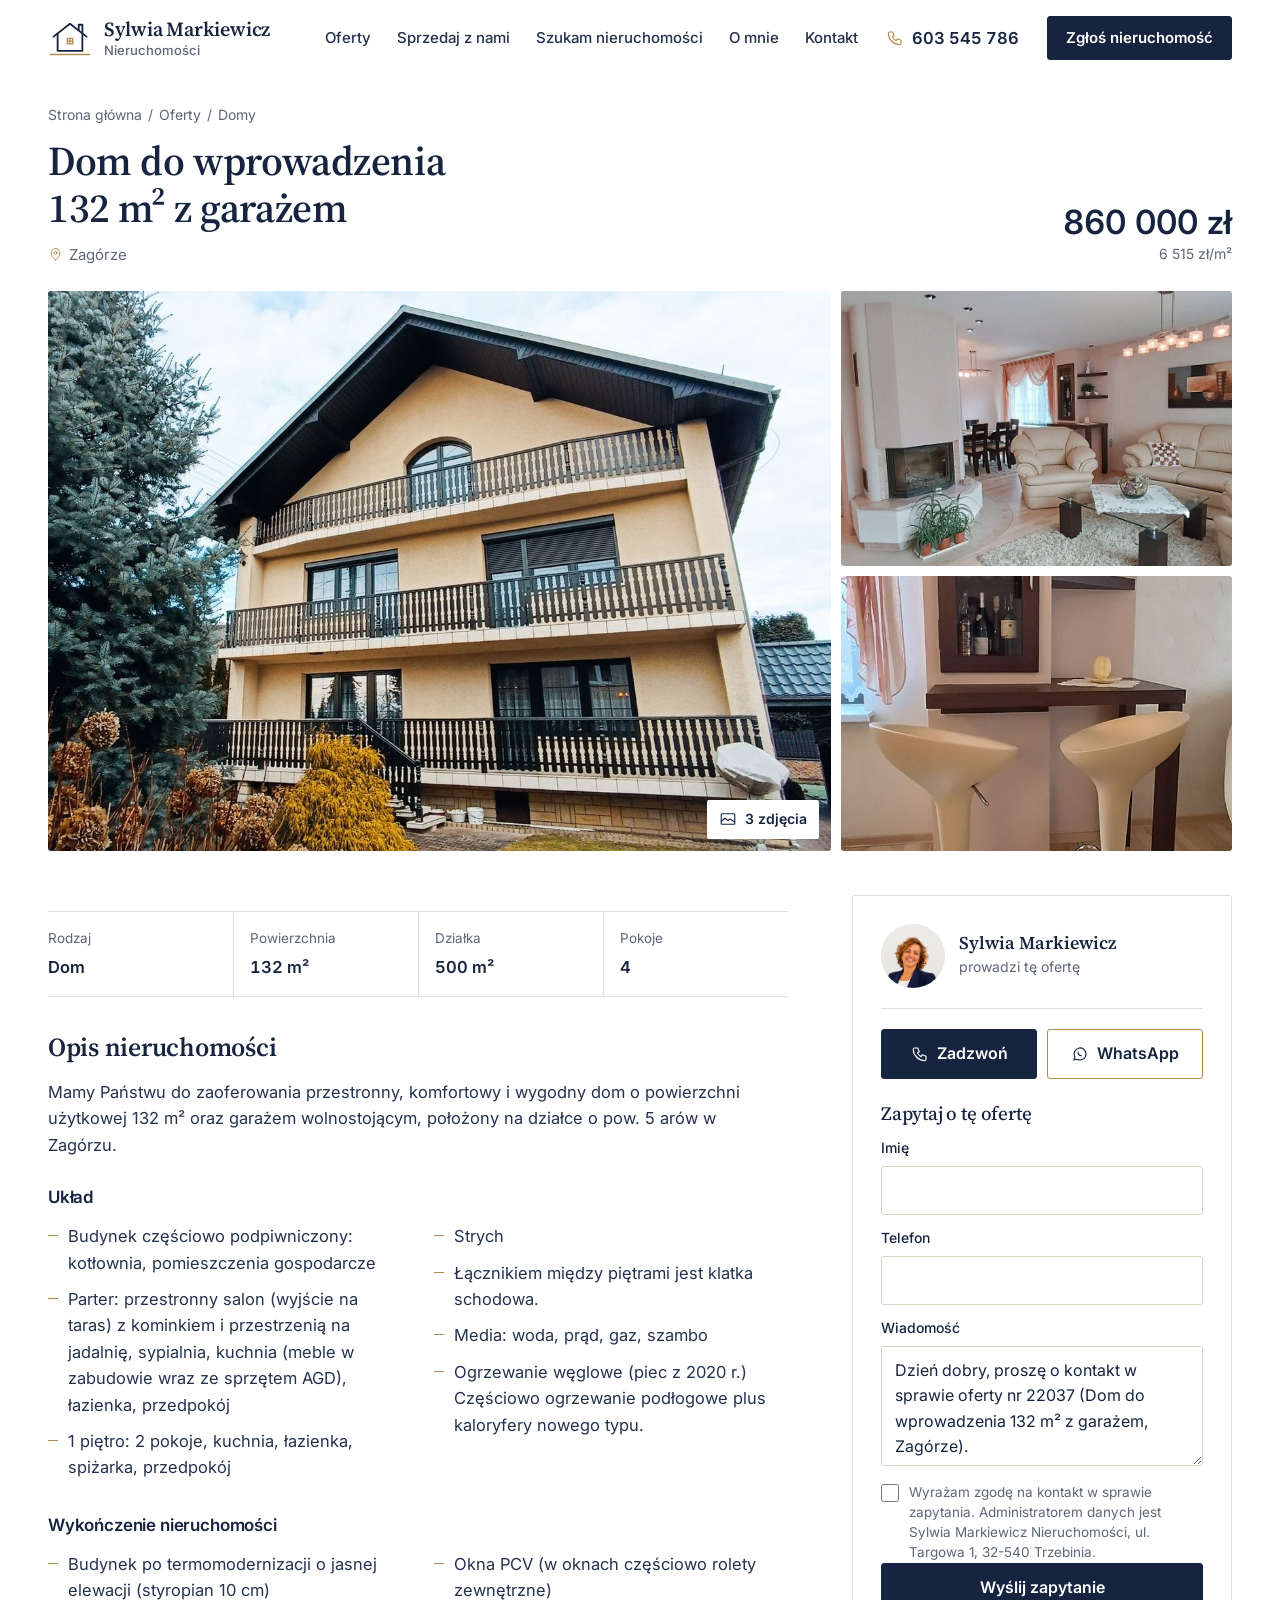
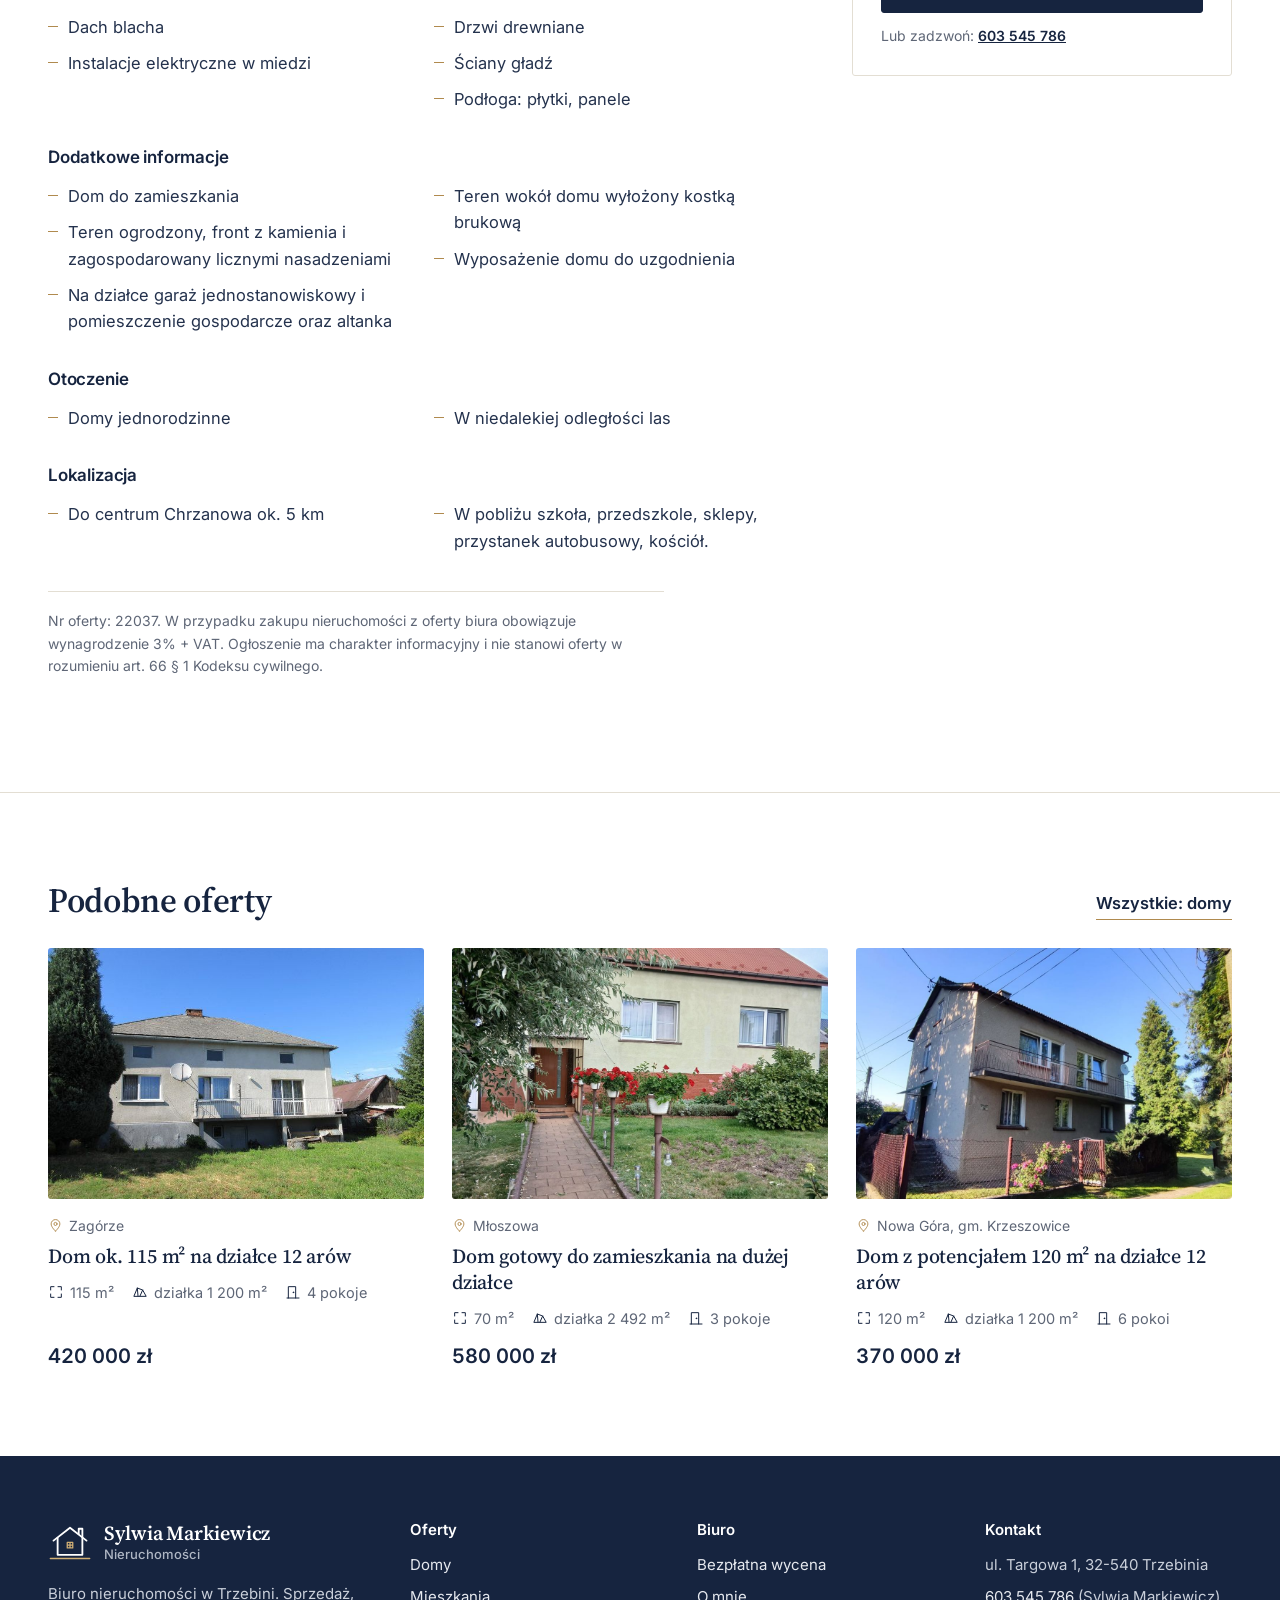
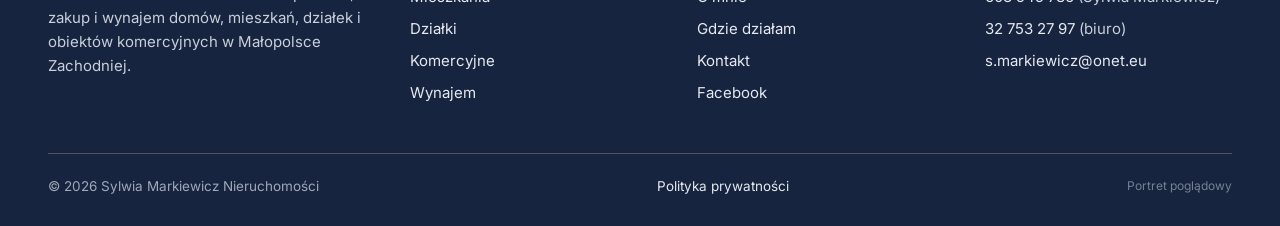
==== oferta.html @ 51ad555e "Wizualizacja robocza strony Sylwia Markiewicz Nieruchomości (strona główna, oferty, karta oferty)" ====
<!doctype html>
<html lang="pl">
<head>
<meta charset="utf-8">
<meta name="viewport" content="width=device-width, initial-scale=1, viewport-fit=cover">
<meta name="robots" content="noindex, nofollow">
<title>Dom do wprowadzenia 132 m² z garażem - Zagórze | Sylwia Markiewicz Nieruchomości</title>
<meta name="description" content="Oferta biura Sylwia Markiewicz Nieruchomości, Trzebinia.">
<meta name="theme-color" content="#ffffff">
<link rel="icon" href="data:image/svg+xml,<svg xmlns='http://www.w3.org/2000/svg' viewBox='0 0 48 48' aria-hidden='true' fill='none' stroke-linecap='round' stroke-linejoin='round'><path d='M6 22.5 24 8.5l18 14' stroke='%2316243F' stroke-width='2'/><path d='M33.5 15.3V9.5h4v9' stroke='%2316243F' stroke-width='2'/><path d='M10.5 19.5V38h27V19.5' stroke='%2316243F' stroke-width='2'/><path d='M21 24.5h6v6h-6zM24 24.5v6M21 27.5h6' stroke='%23B08A4E' stroke-width='1.4'/><path d='M2.5 42h43' stroke='%23B08A4E' stroke-width='1.4'/></svg>">
<link rel="preconnect" href="https://fonts.googleapis.com">
<link rel="preconnect" href="https://fonts.gstatic.com" crossorigin>
<link href="https://fonts.googleapis.com/css2?family=Inter:wght@400;500;600&family=Source+Serif+4:ital,opsz,wght@0,8..60,500;0,8..60,600;1,8..60,400&display=swap" rel="stylesheet">
<link rel="stylesheet" href="style.css?v=20261104c">
</head>
<body>
<header class="top">
 <div class="wrap top-in">
  <a class="logo" href="index.html" aria-label="Sylwia Markiewicz Nieruchomości - strona główna"><svg viewBox="0 0 48 48" aria-hidden="true" fill="none" stroke-linecap="round" stroke-linejoin="round"><path d="M6 22.5 24 8.5l18 14" stroke="#16243F" stroke-width="2"/><path d="M33.5 15.3V9.5h4v9" stroke="#16243F" stroke-width="2"/><path d="M10.5 19.5V38h27V19.5" stroke="#16243F" stroke-width="2"/><path d="M21 24.5h6v6h-6zM24 24.5v6M21 27.5h6" stroke="#B08A4E" stroke-width="1.4"/><path d="M2.5 42h43" stroke="#B08A4E" stroke-width="1.4"/></svg><span class="logo-t"><b>Sylwia Markiewicz</b><span>Nieruchomości</span></span></a>
  <nav class="nav" aria-label="Menu główne">
   <a href="oferty.html">Oferty</a>
   <a href="index.html#wycena">Sprzedaj z nami</a>
   <a href="index.html#kontakt-kupno">Szukam nieruchomości</a>
   <a class="opt" href="index.html#o-mnie">O mnie</a>
   <a href="index.html#kontakt">Kontakt</a>
  </nav>
  <a class="top-tel" href="tel:+48603545786"><svg class="ic" viewBox="0 0 24 24" aria-hidden="true"><path d="M5 4h4l2 5-2.5 1.5a11 11 0 0 0 5 5L15 13l5 2v4a2 2 0 0 1-2 2A16 16 0 0 1 3 6a2 2 0 0 1 2-2"/></svg>603 545 786</a>
  <a class="btn btn-p" href="index.html#kontakt-sprzedaz">Zgłoś nieruchomość</a>
  <button class="burger" id="burger" type="button" aria-label="Menu" aria-expanded="false" aria-controls="mnav"><span></span><span></span><span></span></button>
 </div>
</header>
<div class="mnav" id="mnav">
 <a class="ml" href="oferty.html">Oferty</a>
 <a class="ml" href="index.html#wycena">Sprzedaj z nami</a>
 <a class="ml" href="index.html#kontakt-kupno">Szukam nieruchomości</a>
 <a class="ml" href="index.html#o-mnie">O mnie</a>
 <a class="ml" href="index.html#obszar">Gdzie działam</a>
 <a class="ml" href="index.html#kontakt">Kontakt</a>
 <div class="btns">
  <a class="btn btn-p" href="index.html#kontakt-sprzedaz">Zgłoś nieruchomość</a>
  <a class="btn btn-s" href="tel:+48603545786"><svg class="ic" viewBox="0 0 24 24" aria-hidden="true"><path d="M5 4h4l2 5-2.5 1.5a11 11 0 0 0 5 5L15 13l5 2v4a2 2 0 0 1-2 2A16 16 0 0 1 3 6a2 2 0 0 1 2-2"/></svg>603 545 786</a>
 </div>
</div>
<main>
<div class="wrap">
 <div class="of-top">
  <div>
   <p class="crumbs" style="margin:0 0 12px"><a href="index.html">Strona główna</a><span>/</span><a href="oferty.html">Oferty</a><span>/</span><a id="c-kat" href="oferty.html"></a><span class="sr" id="c-t"></span></p>
   <h1 id="of-h1">Dom do wprowadzenia 132 m² z garażem</h1>
   <p class="card-loc" id="of-loc"></p>
  </div>
  <div class="of-price" data-bar-anchor><b id="of-cena"></b><span id="of-m2"></span></div>
 </div>
 <div class="gal" id="gal"></div>
 <div class="of-body">
  <div>
   <dl class="spec" id="spec"></dl>
   <div class="desc" id="opis"></div>
  </div>
  <aside class="aside" id="zapytaj">
   <div class="agent"><img src="img/portret.jpg" alt="" width="64" height="64"><div><b>Sylwia Markiewicz</b><span>prowadzi tę ofertę</span></div></div>
   <div class="row"><a class="btn btn-p" href="tel:+48603545786"><svg class="ic" viewBox="0 0 24 24" aria-hidden="true"><path d="M5 4h4l2 5-2.5 1.5a11 11 0 0 0 5 5L15 13l5 2v4a2 2 0 0 1-2 2A16 16 0 0 1 3 6a2 2 0 0 1 2-2"/></svg>Zadzwoń</a><a class="btn btn-s" href="https://wa.me/48603545786" rel="noopener" target="_blank"><svg class="ic" viewBox="0 0 24 24" aria-hidden="true"><path d="M20 12a8 8 0 0 1-11.8 7L4 20l1.1-4A8 8 0 1 1 20 12z"/><path d="M9.5 9.5c0 2.5 2 4.5 4.5 4.8"/></svg>WhatsApp</a></div>
   <form data-preview novalidate>
    <h3>Zapytaj o tę ofertę</h3>
    <label class="f"><span>Imię</span><input name="imie" autocomplete="given-name"></label>
    <label class="f"><span>Telefon</span><input name="tel" type="tel" autocomplete="tel"></label>
    <label class="f"><span>Wiadomość</span><textarea name="msg" id="q-msg"></textarea></label>
    <label class="zgoda"><input type="checkbox" required><span>Wyrażam zgodę na kontakt w sprawie zapytania. Administratorem danych jest Sylwia Markiewicz Nieruchomości, ul. Targowa 1, 32-540 Trzebinia.</span></label>
    <button class="btn btn-p" type="submit">Wyślij zapytanie</button>
    <p class="form-note">Lub zadzwoń: <a href="tel:+48603545786" style="color:var(--navy);font-weight:600">603 545 786</a></p>
    <p class="ok" tabindex="-1" role="status">Dziękuję, wiadomość przyjęta. To podgląd strony - w wersji docelowej formularz wyśle ją od razu do biura.</p>
   </form>
  </aside>
 </div>
</div>
<section class="similar">
 <div class="wrap">
  <div class="sec-head" style="margin-bottom:28px"><h2 style="margin:0">Podobne oferty</h2><a class="lnk" id="podobne-l" href="oferty.html">Wszystkie</a></div>
  <div class="grid" id="podobne"></div>
 </div>
</section>
</main>
<div class="lb" id="lb" role="dialog" aria-modal="true" aria-label="Galeria zdjęć">
 <img alt="">
 <button class="lb-x" type="button" aria-label="Zamknij"><svg class="ic" viewBox="0 0 24 24" aria-hidden="true"><path d="M6 6l12 12M18 6L6 18"/></svg></button>
 <button class="lb-p" type="button" aria-label="Poprzednie zdjęcie"><svg class="ic" viewBox="0 0 24 24" aria-hidden="true"><path d="M15 5l-7 7 7 7"/></svg></button>
 <button class="lb-n" type="button" aria-label="Następne zdjęcie"><svg class="ic" viewBox="0 0 24 24" aria-hidden="true"><path d="M9 5l7 7-7 7"/></svg></button>
 <p class="lb-c"></p>
</div>
<footer class="foot">
 <div class="wrap">
  <div class="foot-g">
   <div>
    <a class="logo" href="index.html"><svg viewBox="0 0 48 48" aria-hidden="true" fill="none" stroke-linecap="round" stroke-linejoin="round"><path d="M6 22.5 24 8.5l18 14" stroke="#FFFFFF" stroke-width="2"/><path d="M33.5 15.3V9.5h4v9" stroke="#FFFFFF" stroke-width="2"/><path d="M10.5 19.5V38h27V19.5" stroke="#FFFFFF" stroke-width="2"/><path d="M21 24.5h6v6h-6zM24 24.5v6M21 27.5h6" stroke="#CFAE74" stroke-width="1.4"/><path d="M2.5 42h43" stroke="#CFAE74" stroke-width="1.4"/></svg><span class="logo-t"><b>Sylwia Markiewicz</b><span>Nieruchomości</span></span></a>
    <p style="margin-top:18px;max-width:30em">Biuro nieruchomości w Trzebini. Sprzedaż, zakup i wynajem domów, mieszkań, działek i obiektów komercyjnych w Małopolsce Zachodniej.</p>
   </div>
   <div><h4>Oferty</h4><ul>
    <li><a href="oferty.html?kat=dom">Domy</a></li><li><a href="oferty.html?kat=mieszkanie">Mieszkania</a></li>
    <li><a href="oferty.html?kat=dzialka">Działki</a></li><li><a href="oferty.html?kat=komercyjne">Komercyjne</a></li>
    <li><a href="oferty.html?typ=wynajem">Wynajem</a></li></ul></div>
   <div><h4>Biuro</h4><ul>
    <li><a href="index.html#wycena">Bezpłatna wycena</a></li><li><a href="index.html#o-mnie">O mnie</a></li>
    <li><a href="index.html#obszar">Gdzie działam</a></li><li><a href="index.html#kontakt">Kontakt</a></li>
    <li><a href="https://www.facebook.com/NIERUCHOM0SCITRZEBINIA/" rel="noopener" target="_blank">Facebook</a></li></ul></div>
   <div><h4>Kontakt</h4><ul>
    <li>ul. Targowa 1, 32-540 Trzebinia</li>
    <li><a href="tel:+48603545786">603 545 786</a> (Sylwia Markiewicz)</li>
    <li><a href="tel:+48327532797">32 753 27 97</a> (biuro)</li>
    <li><a href="mailto:s.markiewicz@onet.eu">s.markiewicz@onet.eu</a></li></ul></div>
  </div>
  <div class="foot-b">
   <span>© 2026 Sylwia Markiewicz Nieruchomości</span>
   <span><a href="#">Polityka prywatności</a></span>
   <!-- Portret poglądowy (z materiałów klientki); w wersji docelowej prawdziwe zdjęcie z sesji lub ulubione zdjęcie Pani Sylwii. -->
   <span style="font-size:12px;opacity:.7">Portret poglądowy</span>
  </div>
 </div>
</footer>
<nav class="mob" aria-label="Szybki kontakt">
 <a class="p" href="tel:+48603545786"><svg class="ic" viewBox="0 0 24 24" aria-hidden="true"><path d="M5 4h4l2 5-2.5 1.5a11 11 0 0 0 5 5L15 13l5 2v4a2 2 0 0 1-2 2A16 16 0 0 1 3 6a2 2 0 0 1 2-2"/></svg>Zadzwoń</a>
 <a href="https://wa.me/48603545786" rel="noopener" target="_blank"><svg class="ic" viewBox="0 0 24 24" aria-hidden="true"><path d="M20 12a8 8 0 0 1-11.8 7L4 20l1.1-4A8 8 0 1 1 20 12z"/><path d="M9.5 9.5c0 2.5 2 4.5 4.5 4.8"/></svg>WhatsApp</a>
 <a class="t" href="#zapytaj">Zapytaj</a>
</nav>
<script src="data.js?v=20261104c"></script>
<script src="app.js?v=20261104c"></script>
<script src="oferta.js?v=20261104c"></script>
</body>
</html>
---- style.css ----
/* Sylwia Markiewicz Nieruchomości - podgląd strony, kierunek "Biuro przy Targowej" */
:root{
  --navy:#16243F; --navy-ink:#24324D; --gold:#B08A4E; --gold-on-navy:#CFAE74;
  --white:#fff; --paper:#F5F3EE; --line:#E3DED3; --muted:#5E6676;
  --serif:"Source Serif 4", Georgia, "Times New Roman", serif;
  --sans:"Inter", system-ui, -apple-system, "Segoe UI", Roboto, Arial, sans-serif;
  --hdr:76px; --r:3px; --gut:clamp(16px, 4vw, 48px);
}
*,*::before,*::after{box-sizing:border-box}
html{-webkit-text-size-adjust:100%;scroll-behavior:smooth;scroll-padding-top:84px}
body{margin:0;background:var(--white);color:var(--navy-ink);font:400 16.5px/1.6 var(--sans);-webkit-font-smoothing:antialiased;overflow-x:hidden}
img{display:block;max-width:100%}
a{color:inherit}
button,input,select,textarea{font:inherit;color:inherit}
h1,h2,h3{font-family:var(--serif);color:var(--navy);font-weight:600;margin:0;letter-spacing:-.01em;line-height:1.15}
h2{font-size:clamp(28px, 3.2vw, 40px)}
h3{font-size:21px;font-weight:500;line-height:1.3}
p{margin:0}
.wrap{width:min(1200px, 100% - 2*var(--gut));margin-inline:auto}
[hidden]{display:none!important}
.sr{position:absolute;width:1px;height:1px;overflow:hidden;clip:rect(0 0 0 0);white-space:nowrap}
.ic{width:18px;height:18px;flex:none;stroke:currentColor;fill:none;stroke-width:1.5;stroke-linecap:round;stroke-linejoin:round}

/* przyciski */
.btn{display:inline-flex;align-items:center;justify-content:center;gap:10px;min-height:50px;padding:0 24px;border-radius:var(--r);font-weight:600;font-size:16px;text-decoration:none;border:1px solid var(--navy);cursor:pointer;transition:background .2s,color .2s,border-color .2s}
.btn-p{background:var(--navy);color:#fff}
.btn-p:hover{background:#0E1830}
.btn-s{background:#fff;color:var(--navy);border-color:var(--gold)}
.btn-s:hover{border-color:var(--navy)}
.lnk{color:var(--navy);font-weight:600;text-decoration:none;border-bottom:1px solid var(--gold);padding-bottom:2px}
.lnk:hover{border-bottom-color:var(--navy)}

/* nagłówek */
.top{position:sticky;top:0;z-index:50;background:#fff;transition:box-shadow .2s}
.top.scrolled{box-shadow:0 1px 0 var(--line)}
.top-in{height:var(--hdr);display:flex;align-items:center;gap:28px;transition:height .2s}
.top.scrolled .top-in{height:64px}
.logo{display:flex;align-items:center;gap:12px;text-decoration:none;flex:none}
.logo svg{width:44px;height:44px;flex:none}
.logo-t{display:flex;flex-direction:column;line-height:1.1}
.logo-t b{font:600 20px/1.1 var(--serif);color:var(--navy);letter-spacing:-.005em}
.logo-t span{font:500 13px/1.2 var(--sans);color:var(--muted);margin-top:3px}
.nav{display:flex;gap:26px;margin-left:auto}
.nav a{text-decoration:none;font-size:15px;font-weight:500;color:var(--navy-ink);padding:6px 0;border-bottom:1px solid transparent}
.nav a:hover,.nav a[aria-current]{border-bottom-color:var(--gold);color:var(--navy)}
.top-tel{display:flex;align-items:center;gap:8px;text-decoration:none;font-weight:600;color:var(--navy);font-variant-numeric:tabular-nums;white-space:nowrap}
.top-tel .ic{color:var(--gold)}
.top .btn{min-height:44px;padding:0 18px;font-size:15px}
.burger{display:none;margin-left:auto;width:44px;height:44px;border:0;background:none;padding:10px;cursor:pointer;color:var(--navy)}
.burger span{display:block;height:1.5px;background:currentColor;margin:6px 0;transition:transform .25s,opacity .2s}
.burger[aria-expanded="true"] span:nth-child(1){transform:translateY(7.5px) rotate(45deg)}
.burger[aria-expanded="true"] span:nth-child(2){opacity:0}
.burger[aria-expanded="true"] span:nth-child(3){transform:translateY(-7.5px) rotate(-45deg)}
.mnav{display:none}

/* hero */
.hero{min-height:calc(100svh - var(--hdr));display:flex;align-items:center;padding:clamp(24px,4vh,56px) 0}
.hero-in{display:grid;grid-template-columns:minmax(0,1.08fr) minmax(0,.92fr);gap:clamp(40px,6vw,96px);align-items:center}
.hero-loc{display:flex;align-items:center;gap:8px;color:var(--muted);font-size:15px;margin-bottom:22px}
.hero-loc .ic{color:var(--gold);width:17px;height:17px}
.hero h1{font-size:clamp(40px,4.3vw,58px);line-height:1.1}
.hero-lead{font-size:18.5px;line-height:1.6;margin-top:24px;max-width:34em}
.hero-cta{display:flex;flex-wrap:wrap;gap:12px;margin-top:34px}
.hero-tel{display:flex;flex-wrap:wrap;align-items:center;gap:8px 18px;margin-top:24px;font-size:15.5px;color:var(--muted)}
.hero-tel a{display:inline-flex;align-items:center;gap:8px;text-decoration:none;color:var(--navy);font-weight:600;font-variant-numeric:tabular-nums}
.hero-tel .ic{color:var(--gold)}
.hero-tel .sep{width:1px;height:16px;background:var(--line)}
.hero-ph{position:relative;margin:0 12px 0 0;justify-self:end;width:100%;max-width:460px}
.phf{position:relative;z-index:0}
.phf::after{content:"";position:absolute;inset:12px -12px -12px 12px;border:1px solid var(--gold);border-radius:var(--r);z-index:-1}
.hero-ph .ph{position:relative;aspect-ratio:4/5;max-height:calc(100svh - var(--hdr) - 120px);width:100%;overflow:hidden;border-radius:var(--r);background:#EEECE7}
.hero-ph img{position:absolute;inset:0;width:100%;height:100%;object-fit:cover;object-position:50% 40%}
.hero-ph figcaption{margin-top:28px;font-size:14px;color:var(--muted);line-height:1.5}
.hero-ph figcaption b{display:block;color:var(--navy);font-weight:600;font-size:15px}

/* sekcje */
.sec{padding:clamp(64px,9vw,112px) 0;border-top:1px solid var(--line)}
.sec-paper{background:var(--paper);border-top:0}
.sec-head{display:flex;flex-wrap:wrap;align-items:end;justify-content:space-between;gap:16px 32px;margin-bottom:36px}
.sec-head p{color:var(--muted);max-width:40em;margin-top:12px}
.sec + .sec-paper, .sec-paper + .sec{border-top:0}

/* oferty - przełącznik i filtr */
.tabs{display:inline-flex;border:1px solid var(--line);border-radius:var(--r);padding:3px;background:#fff}
.tabs button{border:0;background:none;padding:9px 18px;border-radius:2px;font-weight:600;font-size:15px;color:var(--muted);cursor:pointer}
.tabs button[aria-pressed="true"]{background:var(--navy);color:#fff}
.tabs .n{font-weight:500;opacity:.75;margin-left:4px;font-variant-numeric:tabular-nums}
.cats{display:flex;flex-wrap:wrap;gap:6px 26px;margin-bottom:28px;padding-bottom:14px;border-bottom:1px solid var(--line)}
.cats button{border:0;background:none;padding:6px 0;font-size:15.5px;font-weight:500;color:var(--navy-ink);cursor:pointer;border-bottom:1.5px solid transparent;margin-bottom:-15px;padding-bottom:13px}
.cats button .n{color:var(--muted);font-weight:400;margin-left:5px;font-variant-numeric:tabular-nums}
.cats button[aria-pressed="true"]{color:var(--navy);font-weight:600;border-bottom-color:var(--gold)}
.filters{display:flex;flex-wrap:wrap;gap:12px 16px;align-items:center;margin-bottom:28px}
.filters label{display:flex;align-items:center;gap:10px;font-size:14.5px;color:var(--muted)}
.sel{appearance:none;-webkit-appearance:none;border:1px solid var(--line);border-radius:var(--r);background:#fff url("data:image/svg+xml,%3Csvg xmlns='http://www.w3.org/2000/svg' width='12' height='8' fill='none' stroke='%2316243F' stroke-width='1.5'%3E%3Cpath d='M1 1.5l5 5 5-5'/%3E%3C/svg%3E") no-repeat right 14px center;padding:10px 40px 10px 14px;min-height:44px;font-size:15px;color:var(--navy)}
.count{margin-left:auto;color:var(--muted);font-size:14.5px}

.grid{display:grid;grid-template-columns:repeat(3,minmax(0,1fr));gap:40px 28px}
.card{display:flex;flex-direction:column;text-decoration:none;color:inherit;min-width:0}
.card-ph{position:relative;aspect-ratio:3/2;overflow:hidden;border-radius:var(--r);background:var(--paper)}
.card-ph img{width:100%;height:100%;object-fit:cover;transition:transform .5s ease}
.card:hover .card-ph img{transform:scale(1.03)}
.badge{position:absolute;top:12px;left:12px;background:var(--navy);color:#fff;font-size:12.5px;font-weight:600;padding:5px 10px;border-radius:2px;letter-spacing:.01em}
.card-b{padding-top:16px;display:flex;flex-direction:column;flex:1}
.card-loc{display:flex;align-items:center;gap:6px;font-size:14px;color:var(--muted)}
.card-loc .ic{width:15px;height:15px;color:var(--gold)}
.card h3{font-size:20px;margin-top:6px;display:-webkit-box;-webkit-line-clamp:2;-webkit-box-orient:vertical;overflow:hidden}
.card:hover h3{text-decoration:underline;text-decoration-color:var(--gold);text-underline-offset:4px;text-decoration-thickness:1px}
.params{display:flex;flex-wrap:wrap;gap:4px 18px;margin-top:12px;font-size:14.5px;color:var(--muted)}
.params span{display:inline-flex;align-items:center;gap:6px;white-space:nowrap}
.params .ic{width:16px;height:16px;color:var(--navy)}
.price{margin-top:auto;padding-top:14px;font:600 20px/1.2 var(--sans);color:var(--navy);font-variant-numeric:tabular-nums}
.price small{font-size:14px;font-weight:500;color:var(--muted)}
.more{display:flex;justify-content:space-between;align-items:center;flex-wrap:wrap;gap:16px;margin-top:44px;padding-top:24px;border-top:1px solid var(--line)}
.more p{color:var(--muted)}
.empty{padding:48px 0;border-top:1px solid var(--line);border-bottom:1px solid var(--line);display:grid;grid-template-columns:minmax(0,1fr) auto;gap:24px 48px;align-items:center}
.empty h3{font-size:24px}
.empty p{color:var(--muted);margin-top:8px;max-width:36em}

/* ścieżki */
.paths{display:grid;grid-template-columns:repeat(3,minmax(0,1fr))}
.path{padding:8px 40px 8px 0;display:flex;flex-direction:column;gap:14px}
.path + .path{padding-left:40px;border-left:1px solid var(--line)}
.path h3{font-size:24px;font-weight:600}
.path p{color:var(--navy-ink);flex:1}
.path .lnk{align-self:flex-start;margin-top:6px}

/* o mnie */
.about{display:grid;grid-template-columns:minmax(0,.8fr) minmax(0,1fr);gap:clamp(40px,7vw,104px);align-items:center}
.about-ph{position:relative;margin:0 0 12px 12px}
.about-ph::before{content:"";position:absolute;inset:12px 12px -12px -12px;border:1px solid var(--gold);border-radius:var(--r)}
.about-ph{max-width:470px}
.about-ph img{position:relative;width:100%;height:auto;aspect-ratio:4/5;object-fit:cover;object-position:50% 20%;border-radius:var(--r)}
.about-tx h2{margin-bottom:24px}
.about-tx p + p{margin-top:16px}
.facts{margin:32px 0 0;border-top:1px solid var(--line)}
.facts div{display:grid;grid-template-columns:150px minmax(0,1fr);gap:16px;padding:13px 0;border-bottom:1px solid var(--line);font-size:15.5px}
.facts dt{color:var(--muted)}
.facts dd{margin:0;color:var(--navy)}
.sign{margin-top:28px;display:flex;flex-wrap:wrap;align-items:center;gap:12px 28px}
.sign b{font:600 19px/1.2 var(--serif);color:var(--navy)}
.sign span{display:block;font-size:14px;color:var(--muted);margin-top:3px}

/* formularze */
.split{display:grid;grid-template-columns:minmax(0,.9fr) minmax(0,1.1fr);gap:clamp(40px,7vw,104px);align-items:start}
.steps{list-style:none;padding:0;margin:28px 0 0}
.steps li{position:relative;padding:12px 0 12px 26px;border-bottom:1px solid var(--line)}
.steps li:first-child{border-top:1px solid var(--line)}
.steps li::before{content:"";position:absolute;left:0;top:24px;width:12px;height:1px;background:var(--gold)}
.steps b{color:var(--navy);font-weight:600}
.form{background:#fff;border:1px solid var(--line);border-radius:var(--r);padding:clamp(22px,3vw,36px)}
.sec-paper .form{border-color:#E6E1D6}
.fgrid{display:grid;grid-template-columns:repeat(2,minmax(0,1fr));gap:16px}
.f{display:flex;flex-direction:column;gap:6px;min-width:0}
.f.full{grid-column:1/-1}
.f > span{font-size:14px;font-weight:500;color:var(--navy)}
.f input,.f select,.f textarea{border:1px solid #D8D2C5;border-radius:var(--r);background:#fff;padding:11px 13px;min-height:48px;font-size:16px;color:var(--navy);width:100%}
.f textarea{min-height:120px;resize:vertical}
.f input:focus,.f select:focus,.f textarea:focus,.sel:focus{outline:2px solid var(--navy);outline-offset:1px;border-color:var(--navy)}
.f select{appearance:none;-webkit-appearance:none;background:#fff url("data:image/svg+xml,%3Csvg xmlns='http://www.w3.org/2000/svg' width='12' height='8' fill='none' stroke='%2316243F' stroke-width='1.5'%3E%3Cpath d='M1 1.5l5 5 5-5'/%3E%3C/svg%3E") no-repeat right 14px center;padding-right:38px}
.goals{display:flex;flex-wrap:wrap;gap:8px;border:0;padding:0;margin:0 0 18px}
.goals legend{font-size:14px;font-weight:500;color:var(--navy);margin-bottom:8px;padding:0}
.goals label{position:relative}
.goals input{position:absolute;opacity:0;inset:0}
.goals span{display:inline-flex;align-items:center;min-height:42px;padding:0 13px;border:1px solid #D8D2C5;border-radius:var(--r);font-size:15px;cursor:pointer;color:var(--navy-ink)}
.goals input:checked + span{border-color:var(--navy);background:var(--navy);color:#fff}
.goals input:focus-visible + span{outline:2px solid var(--gold);outline-offset:2px}
.zgoda{display:flex;gap:10px;align-items:flex-start;font-size:13.5px;color:var(--muted);line-height:1.5;margin-top:16px}
.zgoda input{width:18px;height:18px;margin:2px 0 0;accent-color:var(--navy);flex:none}
.form .btn{margin-top:20px;width:100%}
.form-note{font-size:14px;color:var(--muted);margin-top:12px;text-align:center}
.ok{display:none;margin-top:16px;padding:14px 16px;border:1px solid var(--gold);border-radius:var(--r);font-size:15px;color:var(--navy);background:#FBFAF7}
.ok.show{display:block}

/* obszar */
.area{display:grid;grid-template-columns:minmax(0,1fr) minmax(0,1fr);gap:clamp(40px,6vw,88px);align-items:center}
.area-lists{display:grid;grid-template-columns:repeat(2,minmax(0,1fr));gap:32px;margin-top:32px}
.area-lists h3{font-size:16px;font-family:var(--sans);font-weight:600;color:var(--muted);margin-bottom:10px}
.area-lists ul{list-style:none;margin:0;padding:0}
.area-lists li{border-bottom:1px solid var(--line)}
.area-lists a,.area-lists li > span{display:flex;justify-content:space-between;gap:12px;padding:10px 0;text-decoration:none;color:var(--navy);font-weight:500}
.area-lists a:hover{color:#000}
.area-lists a:hover .town{text-decoration:underline;text-decoration-color:var(--gold);text-underline-offset:4px}
.area-lists small{color:var(--muted);font-weight:400;font-size:14px;white-space:nowrap}
.mapa-svg{width:100%;height:auto}
.m-pow{fill:var(--paper);stroke:var(--navy);stroke-width:1.3;stroke-linejoin:round}
.m-dot{fill:var(--navy)}
.m-ring{fill:#fff;stroke:var(--gold);stroke-width:1.2}
.m-lab{font:400 12.5px var(--sans);fill:var(--navy-ink);paint-order:stroke;stroke:#fff;stroke-width:3.5px;stroke-linejoin:round}
.m-lab-main{font:600 15px var(--serif);fill:var(--navy);paint-order:stroke;stroke:#fff;stroke-width:4px;stroke-linejoin:round}
.m-pow-lab{font:italic 400 12px var(--serif);fill:var(--muted)}
.mapa-cap{font-size:13.5px;color:var(--muted);margin-top:8px;text-align:center}

/* kontakt */
.contact-l h2{margin-bottom:20px}
.clist{list-style:none;margin:28px 0 0;padding:0;border-top:1px solid var(--line)}
.clist li{display:grid;grid-template-columns:28px minmax(0,1fr);gap:12px;padding:14px 0;border-bottom:1px solid var(--line)}
.clist .ic{color:var(--gold);width:20px;height:20px;margin-top:2px}
.clist a{color:var(--navy);font-weight:600;text-decoration:none;font-variant-numeric:tabular-nums}
.clist a:hover{text-decoration:underline;text-decoration-color:var(--gold)}
.clist small{display:block;color:var(--muted);font-size:14px}
.osm{margin-top:28px;border:1px solid var(--line);border-radius:var(--r);overflow:hidden;aspect-ratio:16/10;background:var(--paper)}
.osm iframe{width:100%;height:100%;border:0;display:block;filter:grayscale(.35)}
.osm-l{font-size:13px;color:var(--muted);margin-top:6px}

/* stopka */
.foot{background:var(--navy);color:#C9CFDA;padding:64px 0 28px;margin-top:0}
.foot a{color:#E6E9EF;text-decoration:none}
.foot a:hover{color:#fff;text-decoration:underline;text-decoration-color:var(--gold-on-navy)}
.foot-g{display:grid;grid-template-columns:minmax(0,1.3fr) repeat(3,minmax(0,1fr));gap:40px}
.foot .logo-t b{color:#fff}
.foot .logo-t span{color:#AEB6C4}
.foot h4{font:600 15px var(--sans);color:#fff;margin:0 0 14px}
.foot ul{list-style:none;margin:0;padding:0;display:grid;gap:8px;font-size:15px}
.foot p{font-size:15px;line-height:1.6}
.foot-b{display:flex;flex-wrap:wrap;justify-content:space-between;gap:10px 24px;margin-top:48px;padding-top:22px;border-top:1px solid rgba(207,174,116,.35);font-size:13.5px;color:#9FA8B8}

/* dolny pasek (telefon) */
.mob{display:none}

/* strona ofert */
.page-h{padding:clamp(36px,5vw,64px) 0 28px}
.page-h h1{font-size:clamp(32px,3.6vw,46px)}
.page-h p{color:var(--muted);margin-top:12px;max-width:40em;font-size:17px}
.crumbs{font-size:14px;color:var(--muted);margin-bottom:16px;display:flex;flex-wrap:wrap;gap:6px}
.crumbs a{color:var(--muted);text-decoration:none}
.crumbs a:hover{color:var(--navy);text-decoration:underline}
.listing{padding-bottom:clamp(64px,8vw,104px)}
.cta-band{border-top:1px solid var(--line);padding:clamp(48px,6vw,72px) 0;display:flex;flex-wrap:wrap;gap:20px 40px;justify-content:space-between;align-items:center}
.cta-band h2{font-size:clamp(24px,2.6vw,32px)}
.cta-band p{color:var(--muted);margin-top:8px}
.cta-band .btns{display:flex;flex-wrap:wrap;gap:12px}

/* karta oferty */
.of-top{display:flex;flex-wrap:wrap;justify-content:space-between;align-items:end;gap:12px 40px;padding:28px 0 24px}
.of-top h1{font-size:clamp(28px,3.2vw,42px);max-width:22ch}
.of-top .card-loc{font-size:15px;margin-top:10px}
.of-price{text-align:right}
.of-price b{display:block;font:600 clamp(26px,2.6vw,34px)/1.1 var(--sans);color:var(--navy);font-variant-numeric:tabular-nums;white-space:nowrap}
.of-price span{font-size:14px;color:var(--muted)}
.gal{display:grid;grid-template-columns:minmax(0,2fr) minmax(0,1fr);grid-template-rows:repeat(2,minmax(0,1fr));gap:10px;height:clamp(320px,44vw,560px)}
.gal button{position:relative;border:0;padding:0;margin:0;cursor:zoom-in;overflow:hidden;border-radius:var(--r);background:var(--paper)}
.gal button:first-child{grid-row:1/3}
.gal img{width:100%;height:100%;object-fit:cover;transition:transform .5s}
.gal button:hover img{transform:scale(1.02)}
.gal.n1{grid-template-columns:1fr}
.gal.n2 button:nth-child(2){grid-row:1/3}
.gal-all{position:absolute;right:12px;bottom:12px;background:#fff;color:var(--navy);font-size:14px;font-weight:600;padding:8px 12px;border-radius:2px;display:flex;align-items:center;gap:8px;box-shadow:0 1px 2px rgba(22,36,63,.12)}
.of-body{display:grid;grid-template-columns:minmax(0,1fr) 380px;gap:clamp(32px,5vw,72px);padding:44px 0 clamp(64px,8vw,104px);align-items:start}
.spec{display:grid;grid-template-columns:repeat(4,minmax(0,1fr));border-top:1px solid var(--line);border-bottom:1px solid var(--line);margin-bottom:36px}
.spec div{padding:16px 16px 16px 0}
.spec div + div{padding-left:16px;border-left:1px solid var(--line)}
.spec dt{font-size:13.5px;color:var(--muted)}
.spec dd{margin:4px 0 0;font-weight:600;color:var(--navy);font-variant-numeric:tabular-nums}
.desc h2{font-size:26px;margin-bottom:16px}
.desc h3{font:600 17px/1.3 var(--sans);color:var(--navy);margin:28px 0 10px}
.desc p{margin:0 0 12px;max-width:44em}
.desc ul{margin:0;padding:0;list-style:none;columns:2;column-gap:32px}
.desc li{position:relative;padding:5px 0 5px 20px;break-inside:avoid}
.desc li::before{content:"";position:absolute;left:0;top:17px;width:10px;height:1px;background:var(--gold)}
.desc .note{margin-top:32px;padding-top:18px;border-top:1px solid var(--line);font-size:14px;color:var(--muted)}
.aside{position:sticky;top:88px;border:1px solid var(--line);border-radius:var(--r);padding:28px}
.agent{display:flex;gap:14px;align-items:center;padding-bottom:20px;border-bottom:1px solid var(--line);margin-bottom:20px}
.agent img{width:64px;height:64px;border-radius:50%;object-fit:cover;object-position:50% 25%;background:#EEECE7}
.agent b{display:block;font:600 18px/1.2 var(--serif);color:var(--navy)}
.agent span{font-size:14px;color:var(--muted)}
.aside .btn{width:100%}
.aside .row{display:grid;grid-template-columns:repeat(2,minmax(0,1fr));gap:10px;margin-bottom:22px}
.aside .row .btn{padding:0 10px;gap:8px}
.aside h3{font-size:19px;margin-bottom:12px}
.aside .f + .f{margin-top:12px}
.aside .form-note{text-align:left}
.similar{border-top:1px solid var(--line);padding:clamp(56px,7vw,88px) 0}
.similar h2{margin-bottom:32px;font-size:clamp(26px,2.8vw,34px)}

/* lightbox */
.lb{position:fixed;inset:0;z-index:100;background:rgba(14,22,40,.96);display:none;align-items:center;justify-content:center}
.lb.open{display:flex}
.lb img{max-width:min(92vw,1400px);max-height:84vh;object-fit:contain;border-radius:2px}
.lb button{position:absolute;border:0;background:none;color:#fff;cursor:pointer;width:52px;height:52px;display:flex;align-items:center;justify-content:center}
.lb button .ic{width:28px;height:28px;stroke-width:1.3}
.lb-x{top:14px;right:14px}
.lb-p{left:12px;top:50%;transform:translateY(-50%)}
.lb-n{right:12px;top:50%;transform:translateY(-50%)}
.lb-c{position:absolute;bottom:20px;left:0;right:0;text-align:center;color:#C9CFDA;font-size:14px;font-variant-numeric:tabular-nums}

/* ------- responsywność ------- */
@media (max-width:1180px){
  .nav{gap:20px}
  .nav a.opt{display:none}
}
@media (max-width:1060px){
  .nav,.top-tel,.top .btn{display:none}
  .burger{display:block}
  .mnav{display:block;position:fixed;inset:var(--hdr) 0 0 0;background:#fff;z-index:49;padding:12px var(--gut) 32px;transform:translateY(-8px);opacity:0;visibility:hidden;transition:opacity .2s,transform .2s,visibility .2s;overflow-y:auto}
  .mnav.open{opacity:1;transform:none;visibility:visible}
  .mnav a.ml{display:block;padding:15px 0;border-bottom:1px solid var(--line);text-decoration:none;font:500 20px/1.3 var(--serif);color:var(--navy)}
  .mnav .btns{display:grid;gap:10px;margin-top:24px}
  .grid{grid-template-columns:repeat(2,minmax(0,1fr))}
  .foot-g{grid-template-columns:repeat(2,minmax(0,1fr))}
  .of-body{grid-template-columns:minmax(0,1fr) 330px}
  .spec{grid-template-columns:repeat(2,minmax(0,1fr))}
  .spec div:nth-child(3){border-left:0;padding-left:0}
  .spec div:nth-child(n+3){border-top:1px solid var(--line)}
}
@media (max-width:860px){
  .hero-in{grid-template-columns:minmax(0,1fr) minmax(0,.8fr);gap:36px}
  .paths{grid-template-columns:minmax(0,1fr)}
  .path,.path + .path{padding:24px 0;border-left:0;border-top:1px solid var(--line)}
  .path:first-child{border-top:0;padding-top:0}
  .about,.split,.area{grid-template-columns:minmax(0,1fr)}
  .about-ph{max-width:420px}
  .of-body{grid-template-columns:minmax(0,1fr)}
  .aside{position:static}
  .empty{grid-template-columns:minmax(0,1fr)}
}
@media (max-width:760px){
  :root{--hdr:62px}
  body{font-size:16px}
  .top.scrolled .top-in{height:var(--hdr)}
  .logo svg{width:38px;height:38px}
  .logo-t b{font-size:18px}
  .logo-t span{font-size:12px}
  /* pierwszy ekran: tekst + portret wypełnia resztę */
  .hero{min-height:calc(100svh - var(--hdr));height:calc(100svh - var(--hdr));padding:clamp(14px,2.6svh,26px) 0 clamp(16px,2.4svh,24px);align-items:stretch}
  .hero > .wrap{display:flex}
  .hero-in{display:flex;flex-direction:column;gap:0;width:100%}
  .hero-tx{flex:none}
  .hero-loc{font-size:14px;margin-bottom:clamp(8px,1.6svh,14px)}
  .hero h1{font-size:clamp(29px,8.6vw,34px);max-width:none}
  .hero-lead{font-size:15.5px;line-height:1.5;margin-top:clamp(8px,1.5svh,14px)}
  .hero-lead .opt{display:none}
  .hero-cta{display:grid;grid-template-columns:1fr;gap:10px;margin-top:clamp(14px,2.4svh,22px)}
  .hero-cta .btn{min-height:clamp(46px,6svh,50px)}
  .hero-tel{margin-top:clamp(10px,1.8svh,16px);font-size:14.5px;gap:6px 14px}
  .hero-ph{flex:1 1 0;min-height:0;max-width:none;width:auto;margin:clamp(14px,2.4svh,22px) 12px 0 0;display:flex;flex-direction:column;align-self:stretch}
  .phf{flex:1 1 0;min-height:0;display:flex;margin-bottom:12px}
  .hero-ph .ph{flex:1 1 0;aspect-ratio:auto;max-height:none;min-height:0}
  .hero-ph img{object-position:50% 62%}
  .hero-ph figcaption{display:none}
  .sec{padding:64px 0}
  .sec-head{margin-bottom:24px}
  .grid{grid-template-columns:minmax(0,1fr);gap:36px}
  .cats{gap:4px 20px;flex-wrap:nowrap;overflow-x:auto;scrollbar-width:none;margin-inline:calc(-1*var(--gut));padding-inline:var(--gut)}
  .cats::-webkit-scrollbar{display:none}
  .cats button{white-space:nowrap;flex:none;margin-bottom:0;padding-bottom:12px}
  .cats{padding-bottom:0}
  #lista[data-limit] .card:nth-child(n+5){display:none}
  .filters{display:grid;grid-template-columns:repeat(2,minmax(0,1fr));gap:12px}
  .filters .tabs{grid-column:1/-1;display:grid;grid-template-columns:1fr 1fr}
  .filters label{flex-direction:column;align-items:stretch;gap:4px;font-size:13.5px;min-width:0}
  .filters .sel{width:100%}
  .filters .count{margin-left:0;grid-column:1/-1}
  .of-body{padding-top:28px}
  .fgrid{grid-template-columns:minmax(0,1fr)}
  .facts div{grid-template-columns:1fr;gap:2px}
  .area-lists{grid-template-columns:1fr 1fr;gap:20px}
  .foot-g{grid-template-columns:minmax(0,1fr);gap:32px}
  .foot{padding-bottom:92px}
  .more{flex-direction:column;align-items:flex-start}
  /* dolny pasek */
  .mob{display:grid;grid-template-columns:1fr 1fr 1fr;gap:8px;position:fixed;left:0;right:0;bottom:0;z-index:60;background:#fff;border-top:1px solid var(--line);padding:8px 12px calc(8px + env(safe-area-inset-bottom));transform:translateY(110%);transition:transform .25s}
  .mob.widac{transform:none}
  .mob a{display:flex;align-items:center;justify-content:center;gap:7px;min-height:44px;border-radius:var(--r);font-weight:600;font-size:15px;text-decoration:none;border:1px solid var(--navy);color:var(--navy);background:#fff}
  .mob a.p{background:var(--navy);color:#fff}
  .mob a.t{border-color:transparent;text-decoration:underline;text-decoration-color:var(--gold);text-underline-offset:4px}
  .mob .ic{width:17px;height:17px}
  .of-top{flex-direction:column;align-items:flex-start;padding:18px 0 18px}
  .of-price{text-align:left}
  .gal{display:flex;overflow-x:auto;scroll-snap-type:x mandatory;height:auto;gap:8px;margin-inline:calc(-1*var(--gut));padding-inline:var(--gut);scrollbar-width:none}
  .gal::-webkit-scrollbar{display:none}
  .gal button{flex:0 0 86%;aspect-ratio:4/3;scroll-snap-align:center}
  .gal.n1 button{flex-basis:100%}
  .gal-all{display:none}
  .desc ul{columns:1}
  .spec dd{font-size:15px}
  .lb-p,.lb-n{top:auto;bottom:6px;transform:none}
}
@media (max-width:380px){
  .hero-tel .wa-t{display:none}
  .mob a{font-size:14px;gap:5px}
}
@media (min-width:761px) and (max-height:820px){
  .hero h1{font-size:clamp(38px,3.8vw,50px)}
  .hero-lead{margin-top:18px;font-size:17.5px}
  .hero-cta{margin-top:26px}
  .hero-ph{max-width:400px}
}
@media (prefers-reduced-motion:reduce){*{transition:none!important;scroll-behavior:auto!important}}
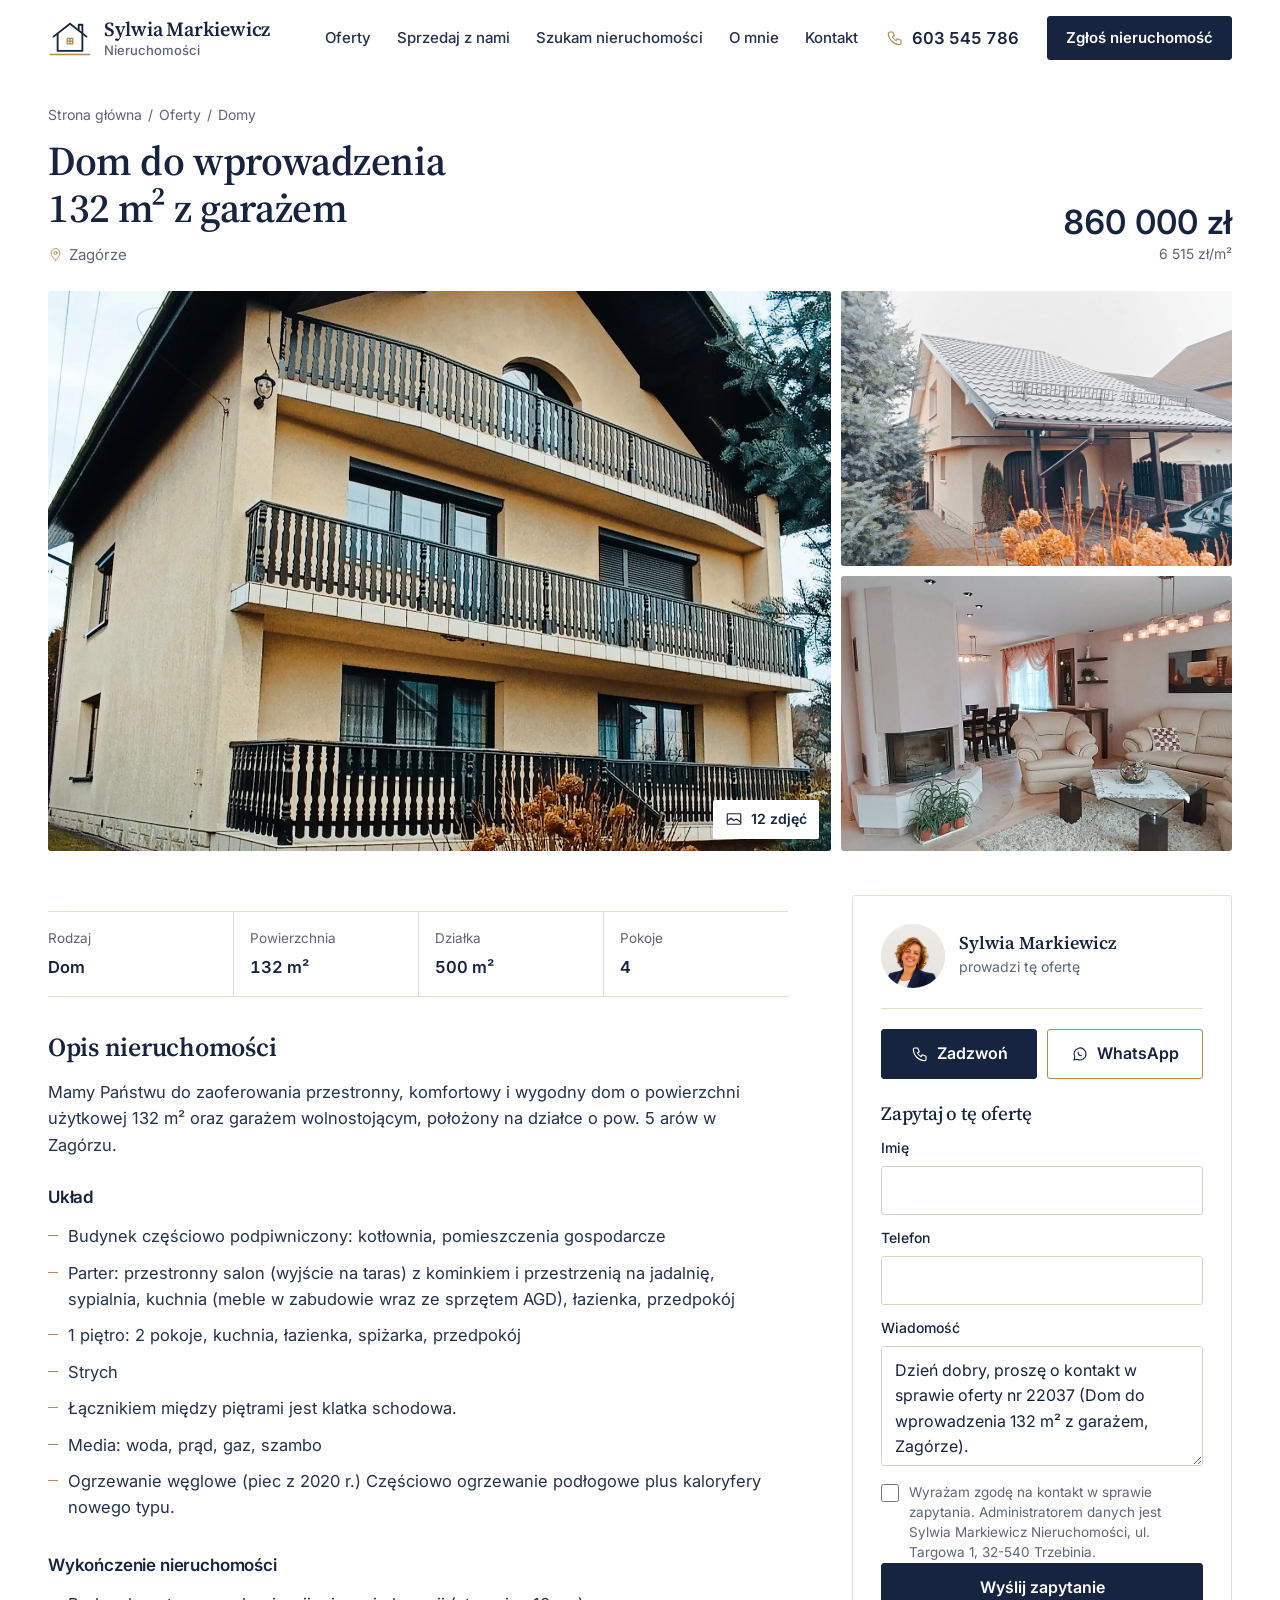
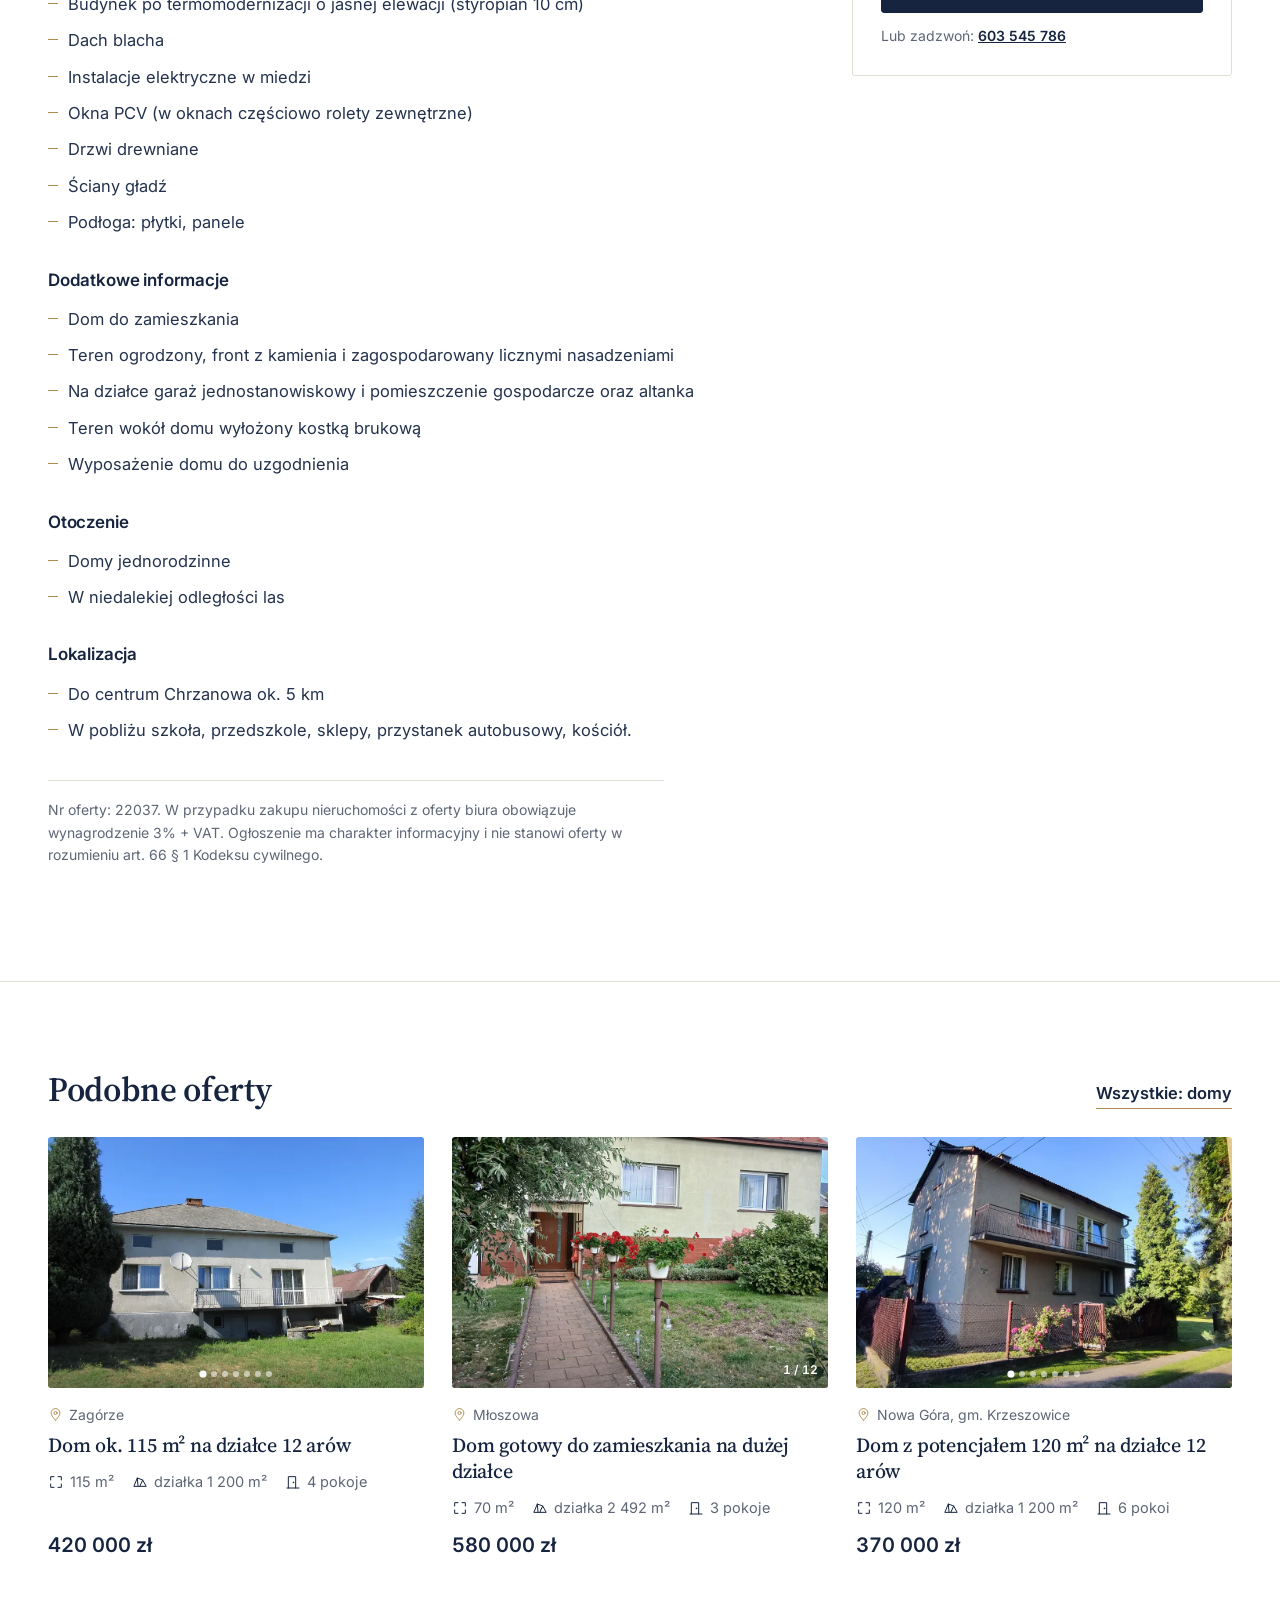
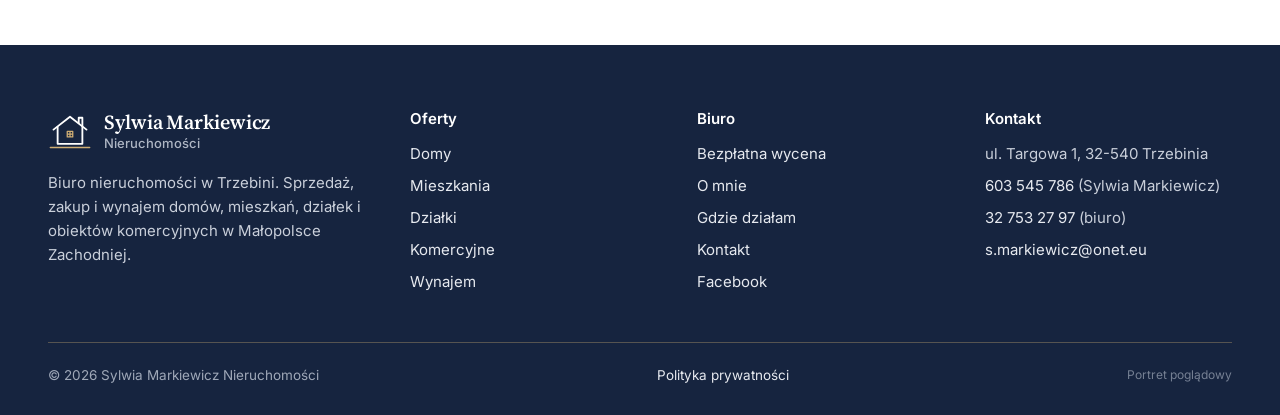
==== commit beece698: "Poprawki: marginesy hero na telefonie, karuzele zdjęć na kartach (pełne galerie webp), lepsze kadry," ====
--- a/oferta.html
+++ b/oferta.html
@@ -11,7 +11,7 @@
 <link rel="preconnect" href="https://fonts.googleapis.com">
 <link rel="preconnect" href="https://fonts.gstatic.com" crossorigin>
 <link href="https://fonts.googleapis.com/css2?family=Inter:wght@400;500;600&family=Source+Serif+4:ital,opsz,wght@0,8..60,500;0,8..60,600;1,8..60,400&display=swap" rel="stylesheet">
-<link rel="stylesheet" href="style.css?v=20261104c">
+<link rel="stylesheet" href="style.css?v=20261104d">
 </head>
 <body>
 <header class="top">
@@ -52,6 +52,7 @@
   <div class="of-price" data-bar-anchor><b id="of-cena"></b><span id="of-m2"></span></div>
  </div>
  <div class="gal" id="gal"></div>
+ <p class="gal-cap" id="gal-cap"></p>
  <div class="of-body">
   <div>
    <dl class="spec" id="spec"></dl>
@@ -121,8 +122,8 @@
  <a href="https://wa.me/48603545786" rel="noopener" target="_blank"><svg class="ic" viewBox="0 0 24 24" aria-hidden="true"><path d="M20 12a8 8 0 0 1-11.8 7L4 20l1.1-4A8 8 0 1 1 20 12z"/><path d="M9.5 9.5c0 2.5 2 4.5 4.5 4.8"/></svg>WhatsApp</a>
  <a class="t" href="#zapytaj">Zapytaj</a>
 </nav>
-<script src="data.js?v=20261104c"></script>
-<script src="app.js?v=20261104c"></script>
-<script src="oferta.js?v=20261104c"></script>
+<script src="data.js?v=20261104d"></script>
+<script src="app.js?v=20261104d"></script>
+<script src="oferta.js?v=20261104d"></script>
 </body>
 </html>
--- a/style.css
+++ b/style.css
@@ -58,7 +58,7 @@
 .hero-in{display:grid;grid-template-columns:minmax(0,1.08fr) minmax(0,.92fr);gap:clamp(40px,6vw,96px);align-items:center}
 .hero-loc{display:flex;align-items:center;gap:8px;color:var(--muted);font-size:15px;margin-bottom:22px}
 .hero-loc .ic{color:var(--gold);width:17px;height:17px}
-.hero h1{font-size:clamp(40px,4.3vw,58px);line-height:1.1}
+.hero h1{font-size:clamp(40px,4.4vw,64px);line-height:1.08;letter-spacing:-.015em}
 .hero-lead{font-size:18.5px;line-height:1.6;margin-top:24px;max-width:34em}
 .hero-cta{display:flex;flex-wrap:wrap;gap:12px;margin-top:34px}
 .hero-tel{display:flex;flex-wrap:wrap;align-items:center;gap:8px 18px;margin-top:24px;font-size:15.5px;color:var(--muted)}
@@ -84,7 +84,8 @@
 .tabs{display:inline-flex;border:1px solid var(--line);border-radius:var(--r);padding:3px;background:#fff}
 .tabs button{border:0;background:none;padding:9px 18px;border-radius:2px;font-weight:600;font-size:15px;color:var(--muted);cursor:pointer}
 .tabs button[aria-pressed="true"]{background:var(--navy);color:#fff}
-.tabs .n{font-weight:500;opacity:.75;margin-left:4px;font-variant-numeric:tabular-nums}
+.tabs .n{font-weight:500;opacity:.7;margin-left:6px;font-variant-numeric:tabular-nums}
+.tabs .n:empty{display:none}
 .cats{display:flex;flex-wrap:wrap;gap:6px 26px;margin-bottom:28px;padding-bottom:14px;border-bottom:1px solid var(--line)}
 .cats button{border:0;background:none;padding:6px 0;font-size:15.5px;font-weight:500;color:var(--navy-ink);cursor:pointer;border-bottom:1.5px solid transparent;margin-bottom:-15px;padding-bottom:13px}
 .cats button .n{color:var(--muted);font-weight:400;margin-left:5px;font-variant-numeric:tabular-nums}
@@ -95,16 +96,33 @@
 .count{margin-left:auto;color:var(--muted);font-size:14.5px}
 
 .grid{display:grid;grid-template-columns:repeat(3,minmax(0,1fr));gap:40px 28px}
-.card{display:flex;flex-direction:column;text-decoration:none;color:inherit;min-width:0}
-.card-ph{position:relative;aspect-ratio:3/2;overflow:hidden;border-radius:var(--r);background:var(--paper)}
-.card-ph img{width:100%;height:100%;object-fit:cover;transition:transform .5s ease}
-.card:hover .card-ph img{transform:scale(1.03)}
-.badge{position:absolute;top:12px;left:12px;background:var(--navy);color:#fff;font-size:12.5px;font-weight:600;padding:5px 10px;border-radius:2px;letter-spacing:.01em}
+.card{display:flex;flex-direction:column;min-width:0;position:relative}
+.car{position:relative;aspect-ratio:3/2;border-radius:var(--r);overflow:hidden;background:var(--paper);isolation:isolate}
+.car-t{display:flex;height:100%;overflow-x:auto;overflow-y:hidden;scroll-snap-type:x mandatory;scrollbar-width:none;-webkit-overflow-scrolling:touch;overscroll-behavior-x:contain;cursor:pointer;touch-action:pan-x pan-y}
+.car-t::-webkit-scrollbar{display:none}
+.car-t.drag{scroll-snap-type:none;cursor:grabbing;scroll-behavior:auto}
+.car-t img{flex:0 0 100%;width:100%;height:100%;object-fit:cover;scroll-snap-align:start;scroll-snap-stop:always;user-select:none;-webkit-user-drag:none}
+.car::after{content:"";position:absolute;left:0;right:0;bottom:0;height:56px;background:linear-gradient(to top,rgba(14,22,40,.28),rgba(14,22,40,0));pointer-events:none;opacity:0;transition:opacity .25s}
+.car[data-n]:not([data-n="1"])::after{opacity:1}
+.car-b{position:absolute;top:50%;width:38px;height:38px;margin-top:-19px;border:0;border-radius:2px;background:rgba(255,255,255,.94);color:var(--navy);display:flex;align-items:center;justify-content:center;cursor:pointer;opacity:0;transition:opacity .2s,background .2s;box-shadow:0 1px 3px rgba(22,36,63,.18);z-index:2}
+.car-b .ic{width:18px;height:18px;stroke-width:1.8}
+.car-p{left:10px}.car-n{right:10px}
+.car-b:hover{background:#fff}
+.card:hover .car-b,.car-b:focus-visible{opacity:1}
+@media (hover:none){.car-b{display:none}}
+.car-dots{position:absolute;left:0;right:0;bottom:11px;display:flex;justify-content:center;gap:5px;pointer-events:none;z-index:2}
+.car-dots i{width:6px;height:6px;border-radius:50%;background:rgba(255,255,255,.55);transition:background .2s,transform .2s}
+.car-dots i.on{background:#fff;transform:scale(1.2)}
+.car-c{position:absolute;right:10px;bottom:8px;font-size:12px;font-weight:600;color:#fff;font-variant-numeric:tabular-nums;z-index:2;text-shadow:0 1px 2px rgba(0,0,0,.35);display:none}
+.car[data-n]:not([data-n="1"]) .car-dots:has(i:nth-child(9)){display:none}
+.car[data-n]:not([data-n="1"]):has(.car-dots i:nth-child(9)) .car-c{display:block}
+.card-b{text-decoration:none;color:inherit}
+.badge{z-index:3;position:absolute;top:12px;left:12px;background:var(--navy);color:#fff;font-size:12.5px;font-weight:600;padding:5px 10px;border-radius:2px;letter-spacing:.01em}
 .card-b{padding-top:16px;display:flex;flex-direction:column;flex:1}
 .card-loc{display:flex;align-items:center;gap:6px;font-size:14px;color:var(--muted)}
 .card-loc .ic{width:15px;height:15px;color:var(--gold)}
 .card h3{font-size:20px;margin-top:6px;display:-webkit-box;-webkit-line-clamp:2;-webkit-box-orient:vertical;overflow:hidden}
-.card:hover h3{text-decoration:underline;text-decoration-color:var(--gold);text-underline-offset:4px;text-decoration-thickness:1px}
+.card-b:hover h3{text-decoration:underline;text-decoration-color:var(--gold);text-underline-offset:4px;text-decoration-thickness:1px}
 .params{display:flex;flex-wrap:wrap;gap:4px 18px;margin-top:12px;font-size:14.5px;color:var(--muted)}
 .params span{display:inline-flex;align-items:center;gap:6px;white-space:nowrap}
 .params .ic{width:16px;height:16px;color:var(--navy)}
@@ -121,6 +139,7 @@
 .path{padding:8px 40px 8px 0;display:flex;flex-direction:column;gap:14px}
 .path + .path{padding-left:40px;border-left:1px solid var(--line)}
 .path h3{font-size:24px;font-weight:600}
+.path h3::before{content:"";display:block;width:32px;height:1px;background:var(--gold);margin-bottom:18px}
 .path p{color:var(--navy-ink);flex:1}
 .path .lnk{align-self:flex-start;margin-top:6px}
 
@@ -181,6 +200,7 @@
 .area-lists a:hover{color:#000}
 .area-lists a:hover .town{text-decoration:underline;text-decoration-color:var(--gold);text-underline-offset:4px}
 .area-lists small{color:var(--muted);font-weight:400;font-size:14px;white-space:nowrap}
+.area-lists .town{white-space:nowrap}
 .mapa-svg{width:100%;height:auto}
 .m-pow{fill:var(--paper);stroke:var(--navy);stroke-width:1.3;stroke-linejoin:round}
 .m-dot{fill:var(--navy)}
@@ -243,6 +263,8 @@
 .gal img{width:100%;height:100%;object-fit:cover;transition:transform .5s}
 .gal button:hover img{transform:scale(1.02)}
 .gal.n1{grid-template-columns:1fr}
+.gal-cap{display:none}
+.gal button:nth-child(n+4){display:none}
 .gal.n2 button:nth-child(2){grid-row:1/3}
 .gal-all{position:absolute;right:12px;bottom:12px;background:#fff;color:var(--navy);font-size:14px;font-weight:600;padding:8px 12px;border-radius:2px;display:flex;align-items:center;gap:8px;box-shadow:0 1px 2px rgba(22,36,63,.12)}
 .of-body{display:grid;grid-template-columns:minmax(0,1fr) 380px;gap:clamp(32px,5vw,72px);padding:44px 0 clamp(64px,8vw,104px);align-items:start}
@@ -254,7 +276,8 @@
 .desc h2{font-size:26px;margin-bottom:16px}
 .desc h3{font:600 17px/1.3 var(--sans);color:var(--navy);margin:28px 0 10px}
 .desc p{margin:0 0 12px;max-width:44em}
-.desc ul{margin:0;padding:0;list-style:none;columns:2;column-gap:32px}
+.desc ul{margin:0;padding:0;list-style:none;column-gap:32px;max-width:44em}
+.desc ul.two{columns:2}
 .desc li{position:relative;padding:5px 0 5px 20px;break-inside:avoid}
 .desc li::before{content:"";position:absolute;left:0;top:17px;width:10px;height:1px;background:var(--gold)}
 .desc .note{margin-top:32px;padding-top:18px;border-top:1px solid var(--line);font-size:14px;color:var(--muted)}
@@ -323,7 +346,7 @@
   /* pierwszy ekran: tekst + portret wypełnia resztę */
   .hero{min-height:calc(100svh - var(--hdr));height:calc(100svh - var(--hdr));padding:clamp(14px,2.6svh,26px) 0 clamp(16px,2.4svh,24px);align-items:stretch}
   .hero > .wrap{display:flex}
-  .hero-in{display:flex;flex-direction:column;gap:0;width:100%}
+  .hero-in{display:flex;flex-direction:column;gap:0}
   .hero-tx{flex:none}
   .hero-loc{font-size:14px;margin-bottom:clamp(8px,1.6svh,14px)}
   .hero h1{font-size:clamp(29px,8.6vw,34px);max-width:none}
@@ -335,7 +358,7 @@
   .hero-ph{flex:1 1 0;min-height:0;max-width:none;width:auto;margin:clamp(14px,2.4svh,22px) 12px 0 0;display:flex;flex-direction:column;align-self:stretch}
   .phf{flex:1 1 0;min-height:0;display:flex;margin-bottom:12px}
   .hero-ph .ph{flex:1 1 0;aspect-ratio:auto;max-height:none;min-height:0}
-  .hero-ph img{object-position:50% 62%}
+  .hero-ph img{object-position:50% 20%}
   .hero-ph figcaption{display:none}
   .sec{padding:64px 0}
   .sec-head{margin-bottom:24px}
@@ -353,9 +376,18 @@
   .of-body{padding-top:28px}
   .fgrid{grid-template-columns:minmax(0,1fr)}
   .facts div{grid-template-columns:1fr;gap:2px}
-  .area-lists{grid-template-columns:1fr 1fr;gap:20px}
-  .foot-g{grid-template-columns:minmax(0,1fr);gap:32px}
-  .foot{padding-bottom:92px}
+  .area-lists{grid-template-columns:repeat(2,minmax(0,1fr));gap:18px}
+  .area-lists a,.area-lists li > span{font-size:15px;padding:9px 0;gap:6px}
+  .area-lists small{font-size:12.5px}
+  .mapa-svg{margin-top:8px}
+  .foot{padding:44px 0 88px}
+  .foot-g{grid-template-columns:repeat(2,minmax(0,1fr));gap:28px 20px}
+  .foot-g > div:first-child{grid-column:1/-1}
+  .foot-g > div:first-child p{display:none}
+  .foot-g > div:last-child{grid-column:1/-1;border-top:1px solid rgba(207,174,116,.3);padding-top:22px}
+  .foot ul{gap:7px;font-size:14.5px}
+  .foot h4{margin-bottom:10px}
+  .foot-b{margin-top:26px;padding-top:16px;flex-direction:column;gap:6px;font-size:12.5px}
   .more{flex-direction:column;align-items:flex-start}
   /* dolny pasek */
   .mob{display:grid;grid-template-columns:1fr 1fr 1fr;gap:8px;position:fixed;left:0;right:0;bottom:0;z-index:60;background:#fff;border-top:1px solid var(--line);padding:8px 12px calc(8px + env(safe-area-inset-bottom));transform:translateY(110%);transition:transform .25s}
@@ -368,14 +400,17 @@
   .of-price{text-align:left}
   .gal{display:flex;overflow-x:auto;scroll-snap-type:x mandatory;height:auto;gap:8px;margin-inline:calc(-1*var(--gut));padding-inline:var(--gut);scrollbar-width:none}
   .gal::-webkit-scrollbar{display:none}
-  .gal button{flex:0 0 86%;aspect-ratio:4/3;scroll-snap-align:center}
+  .gal button,.gal button:nth-child(n+4){display:block;flex:0 0 86%;aspect-ratio:4/3;scroll-snap-align:center}
   .gal.n1 button{flex-basis:100%}
   .gal-all{display:none}
-  .desc ul{columns:1}
+  .gal-cap{display:block;font-size:13.5px;color:var(--muted);margin-top:10px}
+  .gal-cap:empty{display:none}
+  .desc ul,.desc ul.two{columns:1}
   .spec dd{font-size:15px}
   .lb-p,.lb-n{top:auto;bottom:6px;transform:none}
 }
 @media (max-width:380px){
+  .area-lists small{display:none}
   .hero-tel .wa-t{display:none}
   .mob a{font-size:14px;gap:5px}
 }
